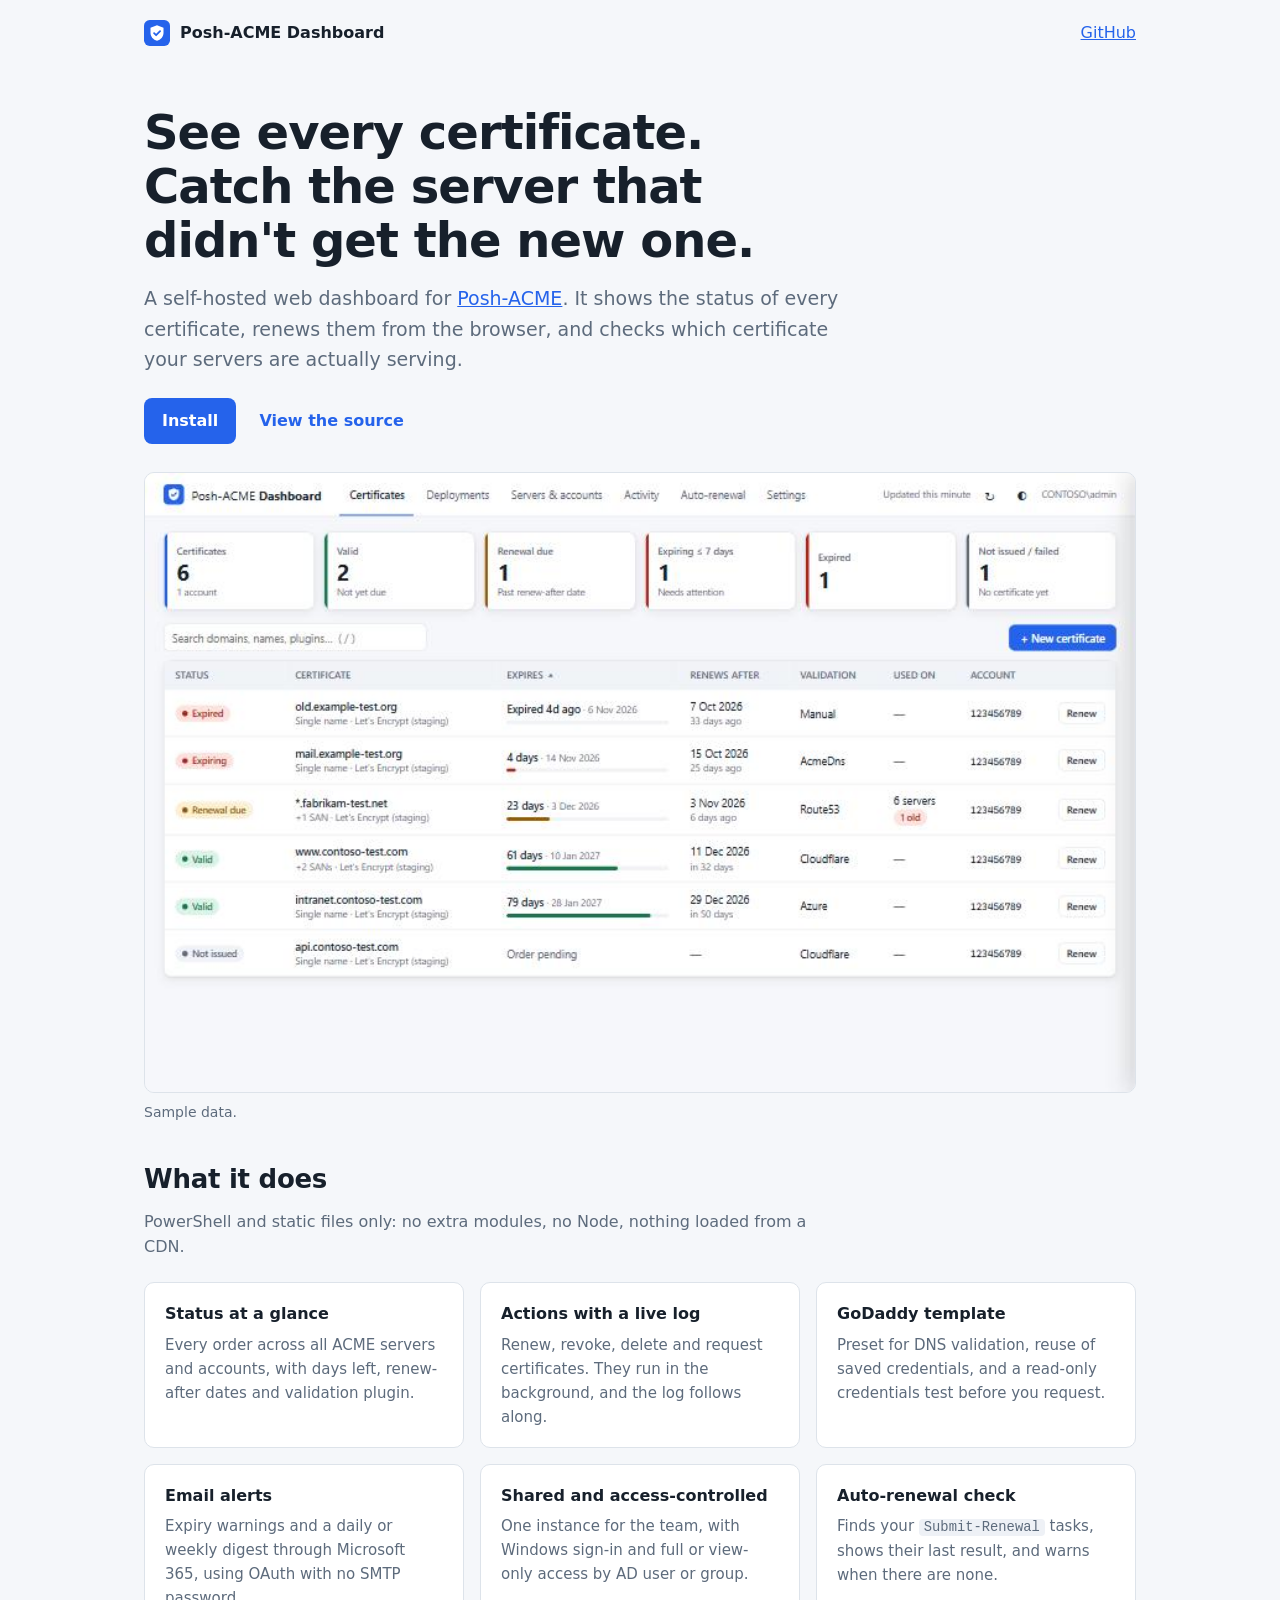
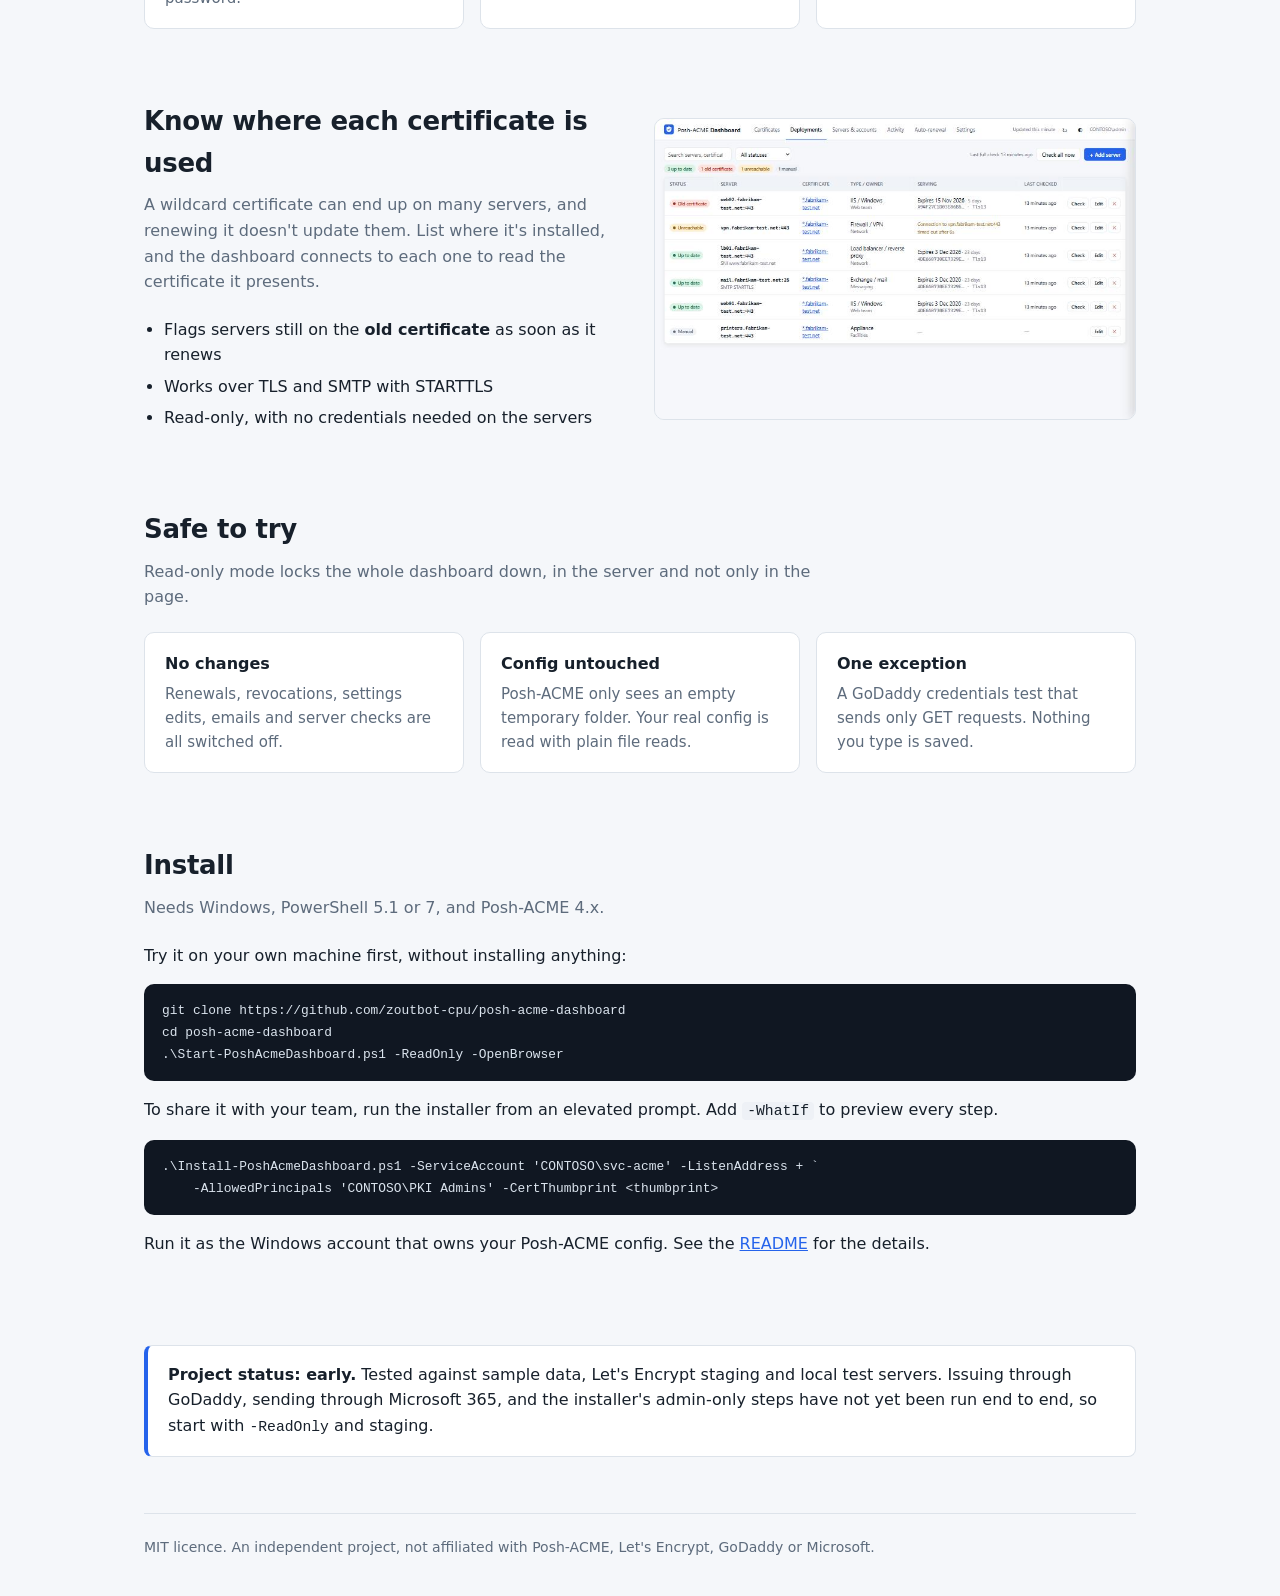
==== docs/index.html @ b5ea8243 "Initial release of Posh-ACME Dashboard Web dashboard for Posh-ACME with certificate status, backgrou" ====
<!doctype html>
<html lang="en">
<head>
  <meta charset="utf-8">
  <meta name="viewport" content="width=device-width, initial-scale=1">
  <title>Posh-ACME Dashboard</title>
  <meta name="description" content="A self-hosted web dashboard for Posh-ACME: see every certificate's status, renew from the browser, and find servers still using an old certificate.">
  <link rel="icon" href="assets/favicon.svg" type="image/svg+xml">
  <style>
    :root {
      --bg: #f5f7fa; --surface: #fff; --surface-2: #eef1f6; --border: #dde3ea;
      --text: #17202b; --muted: #5d6b7c; --accent: #2563eb; --code-bg: #101722; --code-text: #dbe4ee;
      color-scheme: light dark;
    }
    @media (prefers-color-scheme: dark) {
      :root { --bg: #0f141b; --surface: #171e27; --surface-2: #1e2732; --border: #2c3744; --text: #e6ebf1; --muted: #93a1b2; --accent: #6ea0ff; --code-bg: #0a0f15; }
    }
    * { box-sizing: border-box; }
    body { margin: 0; background: var(--bg); color: var(--text); font: 16px/1.6 "Segoe UI", system-ui, -apple-system, sans-serif; }
    a { color: var(--accent); }
    .wrap { max-width: 1040px; margin: 0 auto; padding: 0 24px; }
    header.top { display: flex; align-items: center; justify-content: space-between; gap: 16px; padding: 20px 0; }
    .brand { display: flex; align-items: center; gap: 10px; font-weight: 650; }
    .hero { padding: 40px 0 28px; max-width: 720px; }
    h1 { font-size: clamp(32px, 6vw, 48px); line-height: 1.12; letter-spacing: -.02em; margin: 0 0 16px; }
    .lede { font-size: 19px; color: var(--muted); margin: 0 0 24px; }
    .btn { display: inline-block; padding: 10px 18px; border-radius: 8px; background: var(--accent); color: #fff; font-weight: 600; text-decoration: none; }
    .btn.alt { background: none; color: var(--accent); }
    figure { margin: 0; }
    .shot { display: block; width: 100%; height: auto; border: 1px solid var(--border); border-radius: 10px; }
    figcaption { color: var(--muted); font-size: 14px; margin-top: 8px; }
    section { padding: 36px 0; }
    h2 { font-size: 26px; letter-spacing: -.01em; margin: 0 0 8px; }
    .sub { color: var(--muted); margin: 0 0 22px; max-width: 680px; }
    .grid { display: grid; grid-template-columns: repeat(3, minmax(0, 1fr)); gap: 16px; }
    .card { background: var(--surface); border: 1px solid var(--border); border-radius: 10px; padding: 18px 20px; }
    .card h3 { font-size: 16px; margin: 0 0 6px; }
    .card p { margin: 0; color: var(--muted); font-size: 15px; }
    .split { display: grid; grid-template-columns: 1fr 1fr; gap: 28px; align-items: center; }
    pre { background: var(--code-bg); color: var(--code-text); padding: 16px 18px; border-radius: 10px; overflow-x: auto; font: 14px/1.55 ui-monospace, "Cascadia Code", Consolas, monospace; margin: 0 0 14px; }
    code { font-family: ui-monospace, "Cascadia Code", Consolas, monospace; font-size: .92em; }
    p code, li code { background: var(--surface-2); padding: 1px 5px; border-radius: 4px; }
    ul { padding-left: 20px; margin: 0; }
    li { margin-bottom: 6px; }
    .status { background: var(--surface); border: 1px solid var(--border); border-left: 4px solid var(--accent); border-radius: 8px; padding: 16px 20px; }
    footer { border-top: 1px solid var(--border); padding: 22px 0 40px; color: var(--muted); font-size: 14px; margin-top: 20px; }
    @media (max-width: 800px) { .grid, .split { grid-template-columns: 1fr; } .wrap { padding: 0 16px; } }
  </style>
</head>
<body>
  <div class="wrap">
    <header class="top">
      <div class="brand"><img src="assets/favicon.svg" width="26" height="26" alt=""> Posh-ACME Dashboard</div>
      <a href="https://github.com/zoutbot-cpu/posh-acme-dashboard">GitHub</a>
    </header>

    <div class="hero">
      <h1>See every certificate. Catch the server that didn't get the new one.</h1>
      <p class="lede">A self-hosted web dashboard for <a href="https://poshac.me">Posh-ACME</a>. It shows the status of every certificate, renews them from the browser, and checks which certificate your servers are actually serving.</p>
      <a class="btn" href="#install">Install</a>
      <a class="btn alt" href="https://github.com/zoutbot-cpu/posh-acme-dashboard">View the source</a>
    </div>

    <figure>
      <img class="shot" src="assets/certificates.png" width="800" height="500" alt="Certificates table showing expired, expiring, renewal-due and valid certificates with days remaining">
      <figcaption>Sample data.</figcaption>
    </figure>

    <section>
      <h2>What it does</h2>
      <p class="sub">PowerShell and static files only: no extra modules, no Node, nothing loaded from a CDN.</p>
      <div class="grid">
        <div class="card"><h3>Status at a glance</h3><p>Every order across all ACME servers and accounts, with days left, renew-after dates and validation plugin.</p></div>
        <div class="card"><h3>Actions with a live log</h3><p>Renew, revoke, delete and request certificates. They run in the background, and the log follows along.</p></div>
        <div class="card"><h3>GoDaddy template</h3><p>Preset for DNS validation, reuse of saved credentials, and a read-only credentials test before you request.</p></div>
        <div class="card"><h3>Email alerts</h3><p>Expiry warnings and a daily or weekly digest through Microsoft 365, using OAuth with no SMTP password.</p></div>
        <div class="card"><h3>Shared and access-controlled</h3><p>One instance for the team, with Windows sign-in and full or view-only access by AD user or group.</p></div>
        <div class="card"><h3>Auto-renewal check</h3><p>Finds your <code>Submit-Renewal</code> tasks, shows their last result, and warns when there are none.</p></div>
      </div>
    </section>

    <section>
      <div class="split">
        <div>
          <h2>Know where each certificate is used</h2>
          <p class="sub">A wildcard certificate can end up on many servers, and renewing it doesn't update them. List where it's installed, and the dashboard connects to each one to read the certificate it presents.</p>
          <ul>
            <li>Flags servers still on the <strong>old certificate</strong> as soon as it renews</li>
            <li>Works over TLS and SMTP with STARTTLS</li>
            <li>Read-only, with no credentials needed on the servers</li>
          </ul>
        </div>
        <figure><img class="shot" src="assets/deployments.png" width="800" height="500" loading="lazy" alt="Deployments table showing servers that are up to date, on an old certificate, or unreachable"></figure>
      </div>
    </section>

    <section>
      <h2>Safe to try</h2>
      <p class="sub">Read-only mode locks the whole dashboard down, in the server and not only in the page.</p>
      <div class="grid">
        <div class="card"><h3>No changes</h3><p>Renewals, revocations, settings edits, emails and server checks are all switched off.</p></div>
        <div class="card"><h3>Config untouched</h3><p>Posh-ACME only sees an empty temporary folder. Your real config is read with plain file reads.</p></div>
        <div class="card"><h3>One exception</h3><p>A GoDaddy credentials test that sends only GET requests. Nothing you type is saved.</p></div>
      </div>
    </section>

    <section id="install">
      <h2>Install</h2>
      <p class="sub">Needs Windows, PowerShell 5.1 or 7, and Posh-ACME 4.x.</p>
      <p>Try it on your own machine first, without installing anything:</p>
      <pre><code>git clone https://github.com/zoutbot-cpu/posh-acme-dashboard
cd posh-acme-dashboard
.\Start-PoshAcmeDashboard.ps1 -ReadOnly -OpenBrowser</code></pre>
      <p>To share it with your team, run the installer from an elevated prompt. Add <code>-WhatIf</code> to preview every step.</p>
      <pre><code>.\Install-PoshAcmeDashboard.ps1 -ServiceAccount 'CONTOSO\svc-acme' -ListenAddress + `
    -AllowedPrincipals 'CONTOSO\PKI Admins' -CertThumbprint &lt;thumbprint&gt;</code></pre>
      <p>Run it as the Windows account that owns your Posh-ACME config. See the <a href="https://github.com/zoutbot-cpu/posh-acme-dashboard#readme">README</a> for the details.</p>
    </section>

    <section>
      <div class="status">
        <strong>Project status: early.</strong> Tested against sample data, Let's Encrypt staging and local test servers. Issuing through GoDaddy, sending through Microsoft 365, and the installer's admin-only steps have not yet been run end to end, so start with <code>-ReadOnly</code> and staging.
      </div>
    </section>

    <footer>
      MIT licence. An independent project, not affiliated with Posh-ACME, Let's Encrypt, GoDaddy or Microsoft.
    </footer>
  </div>
</body>
</html>
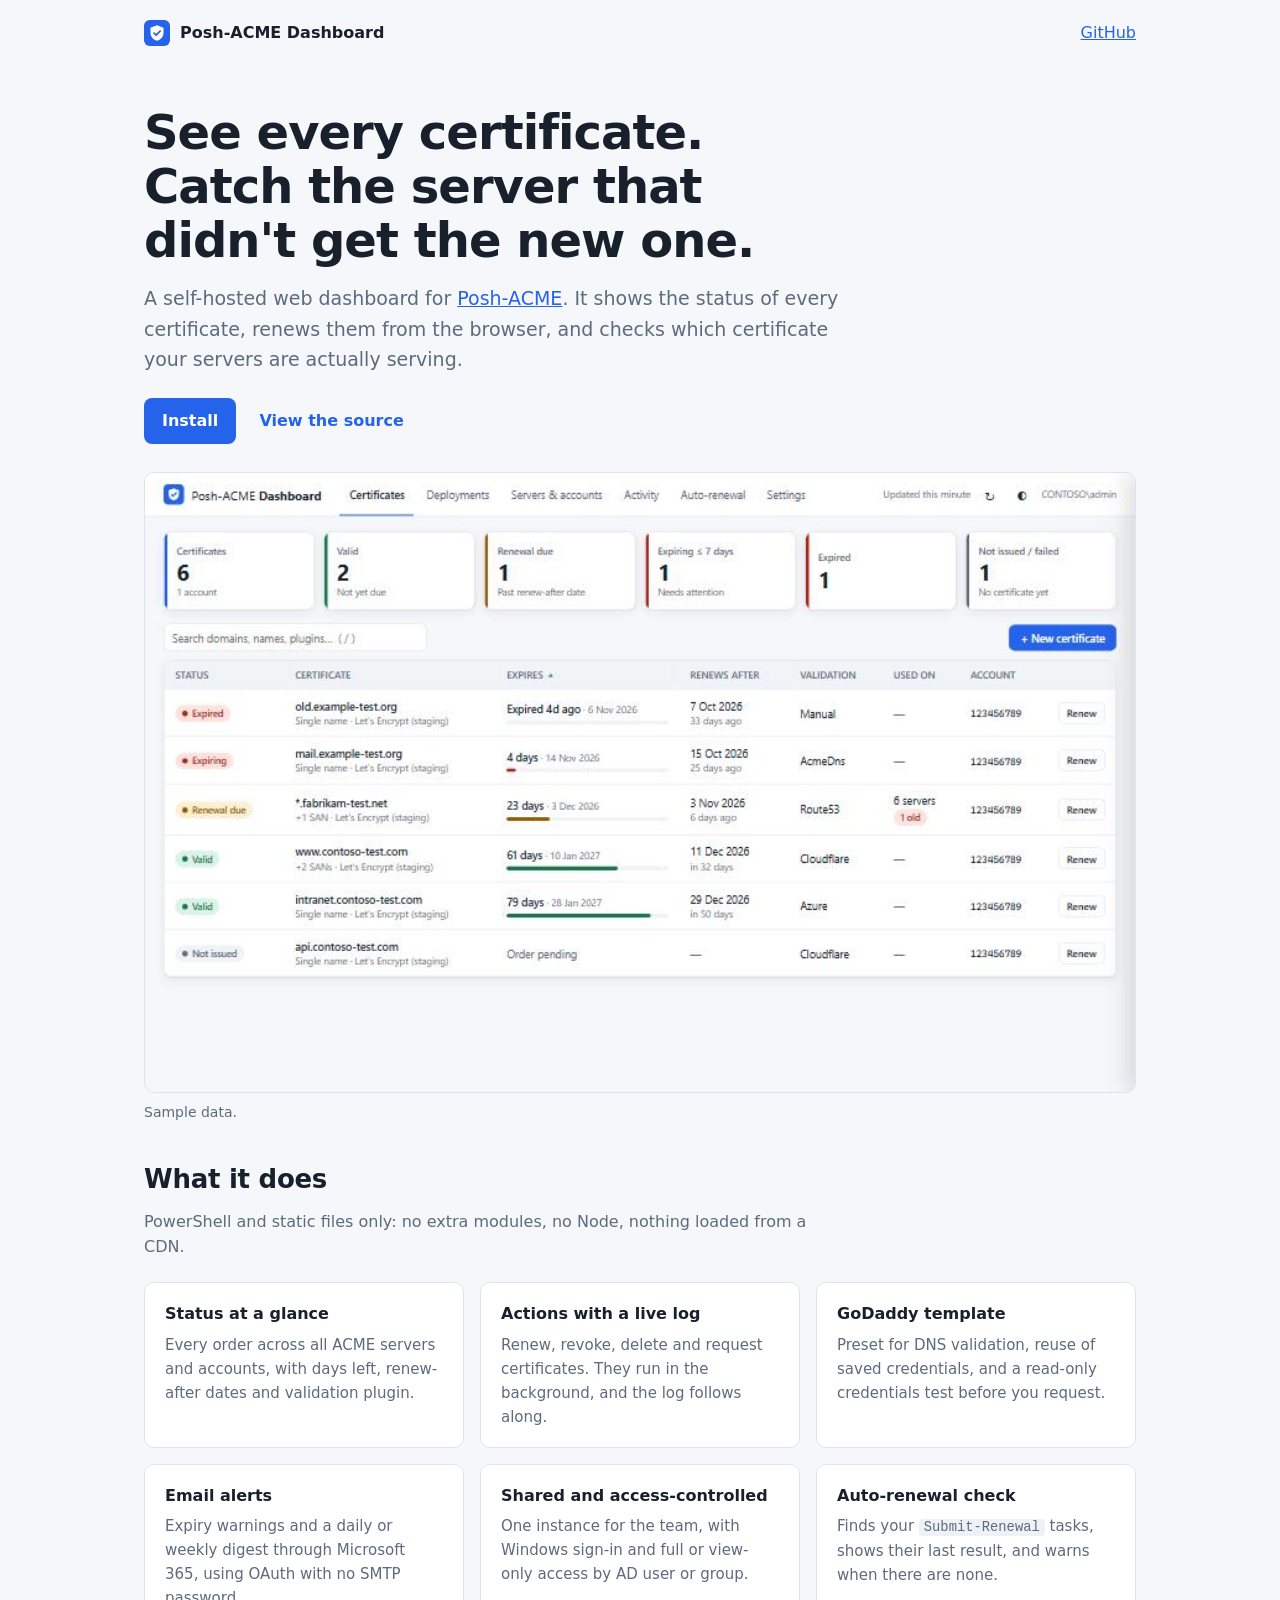
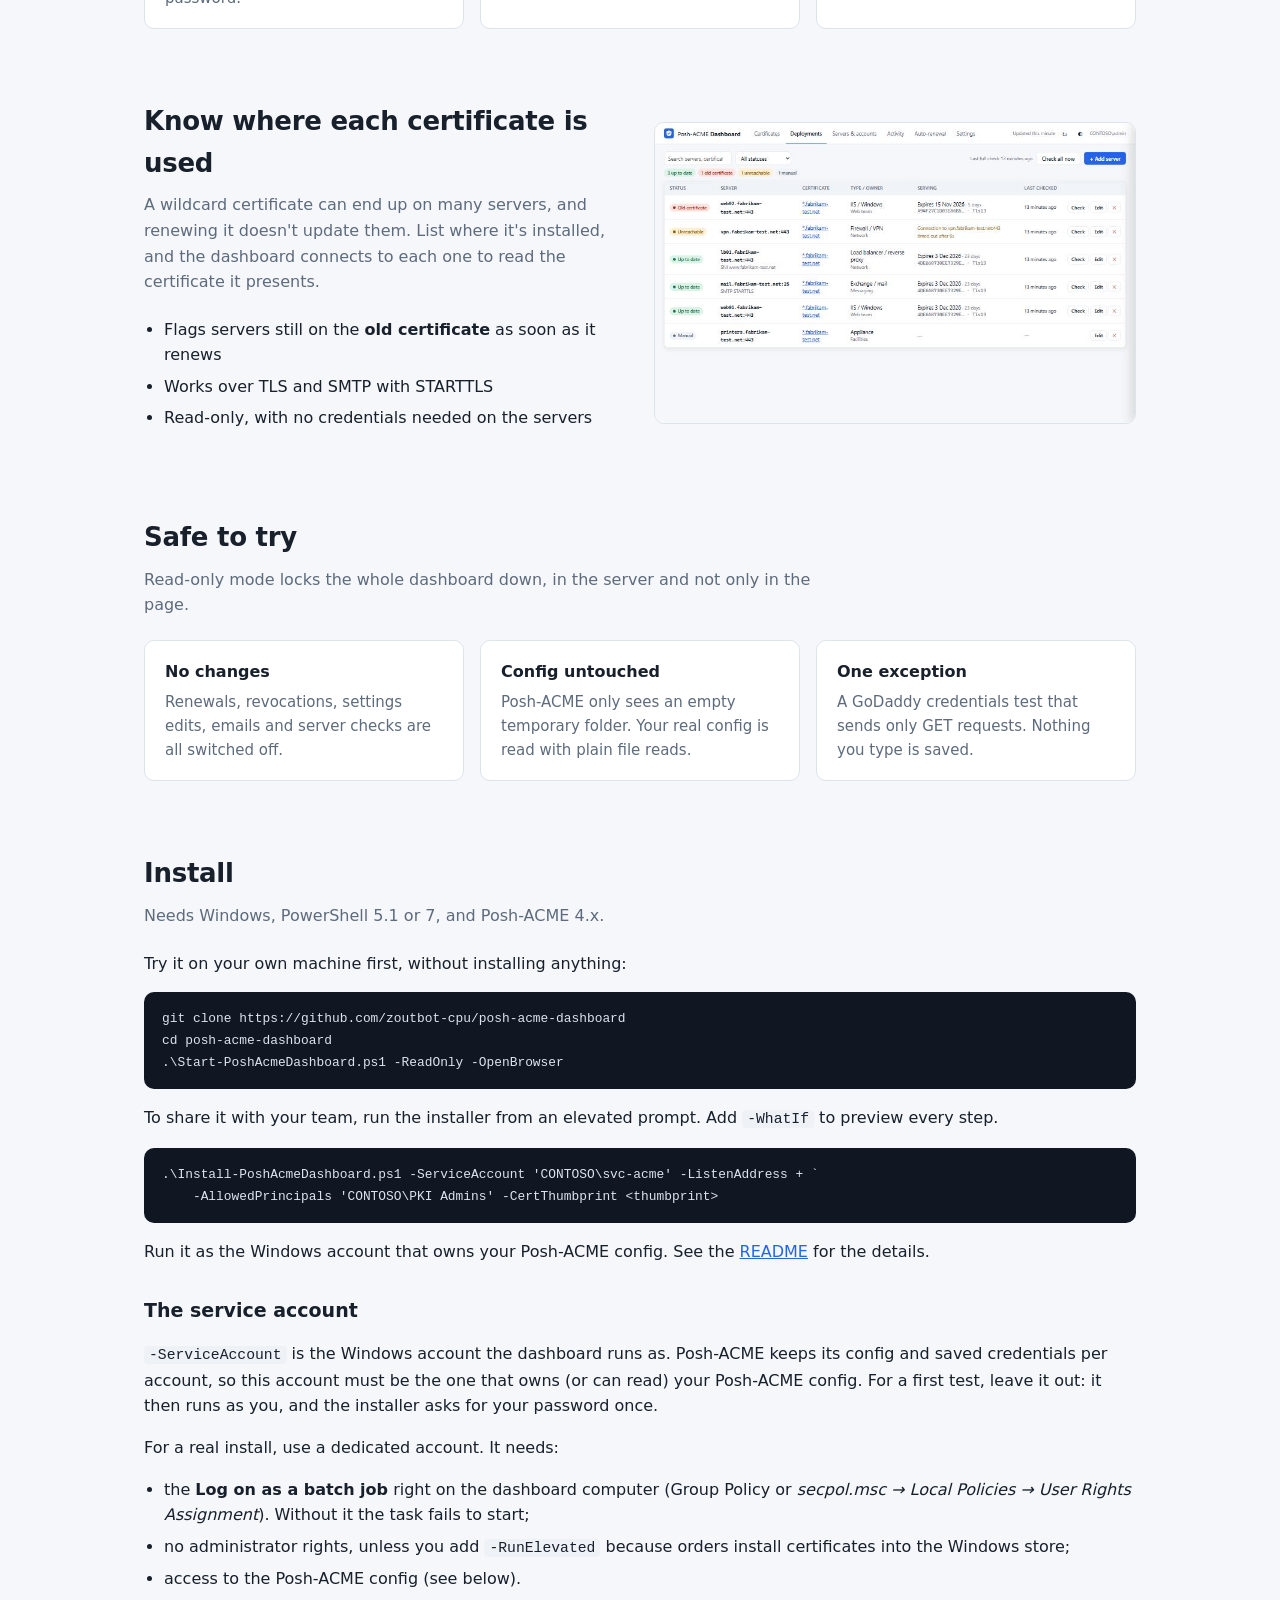
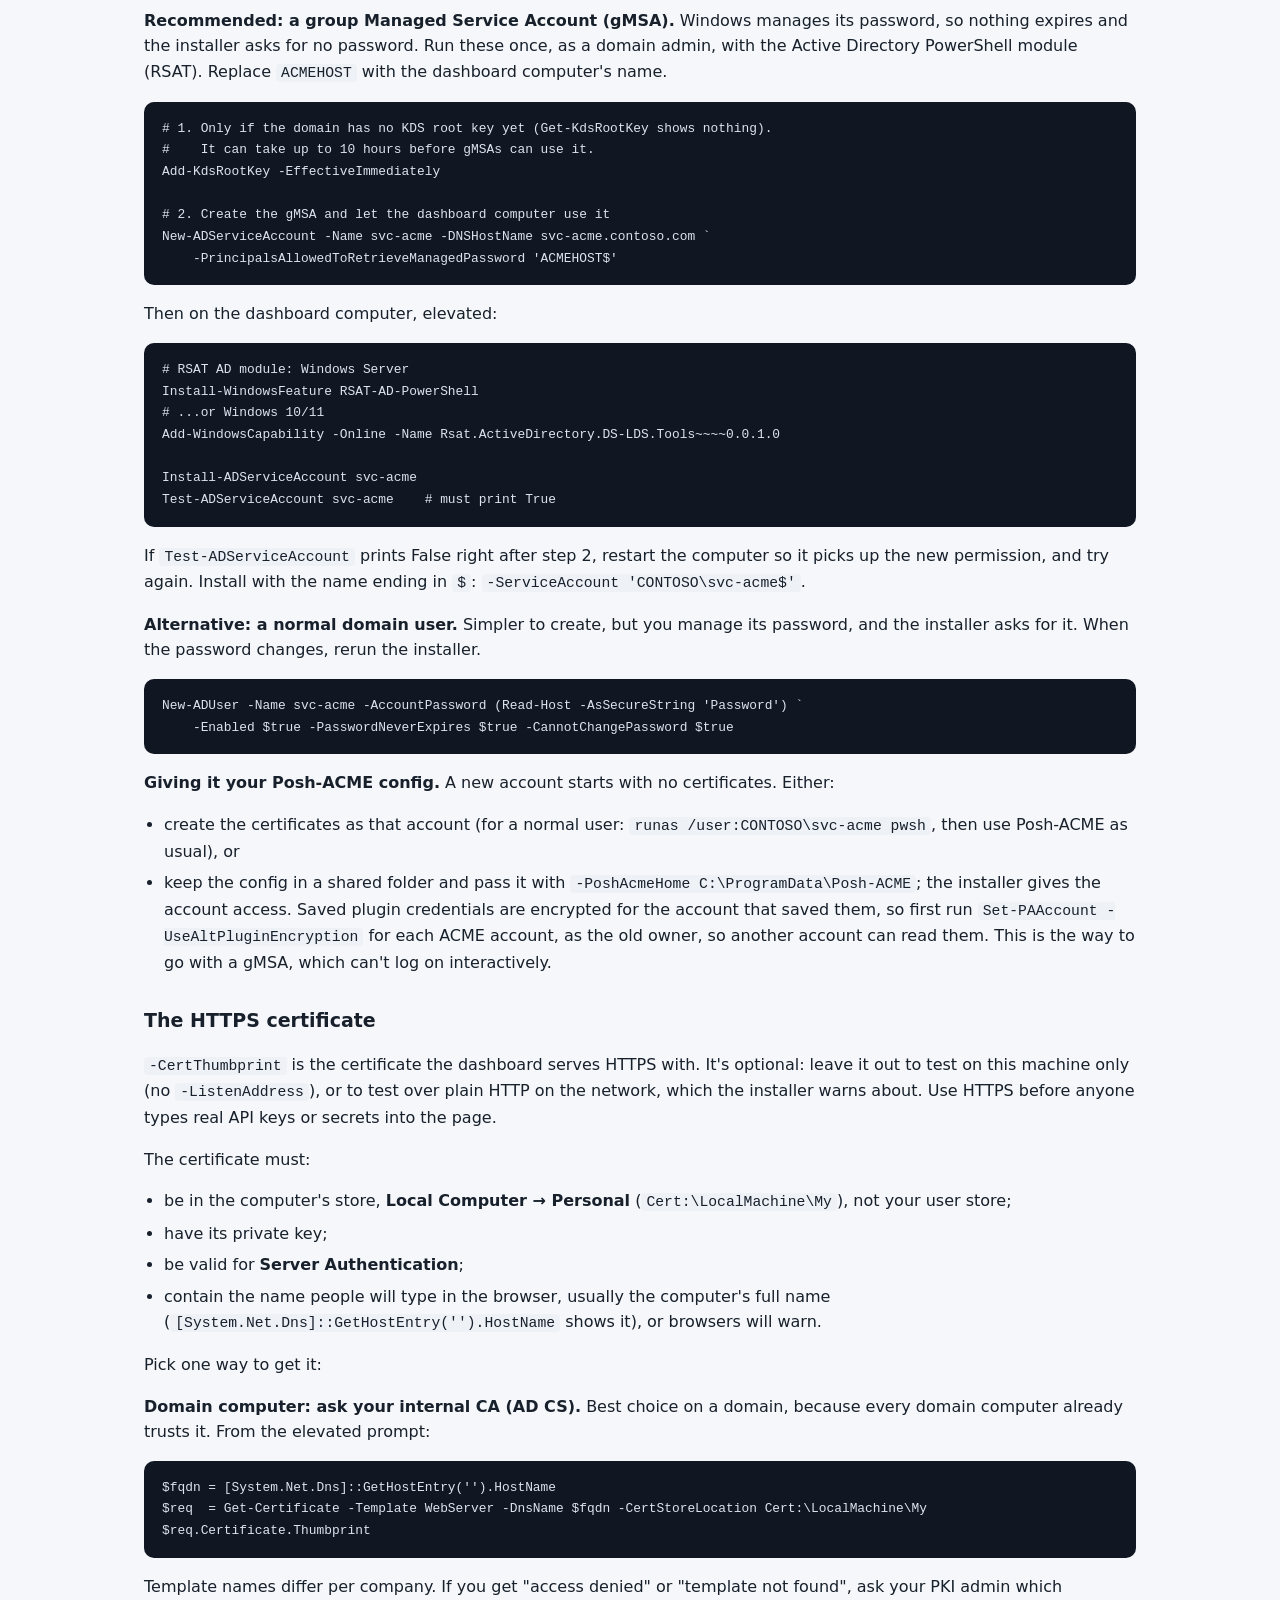
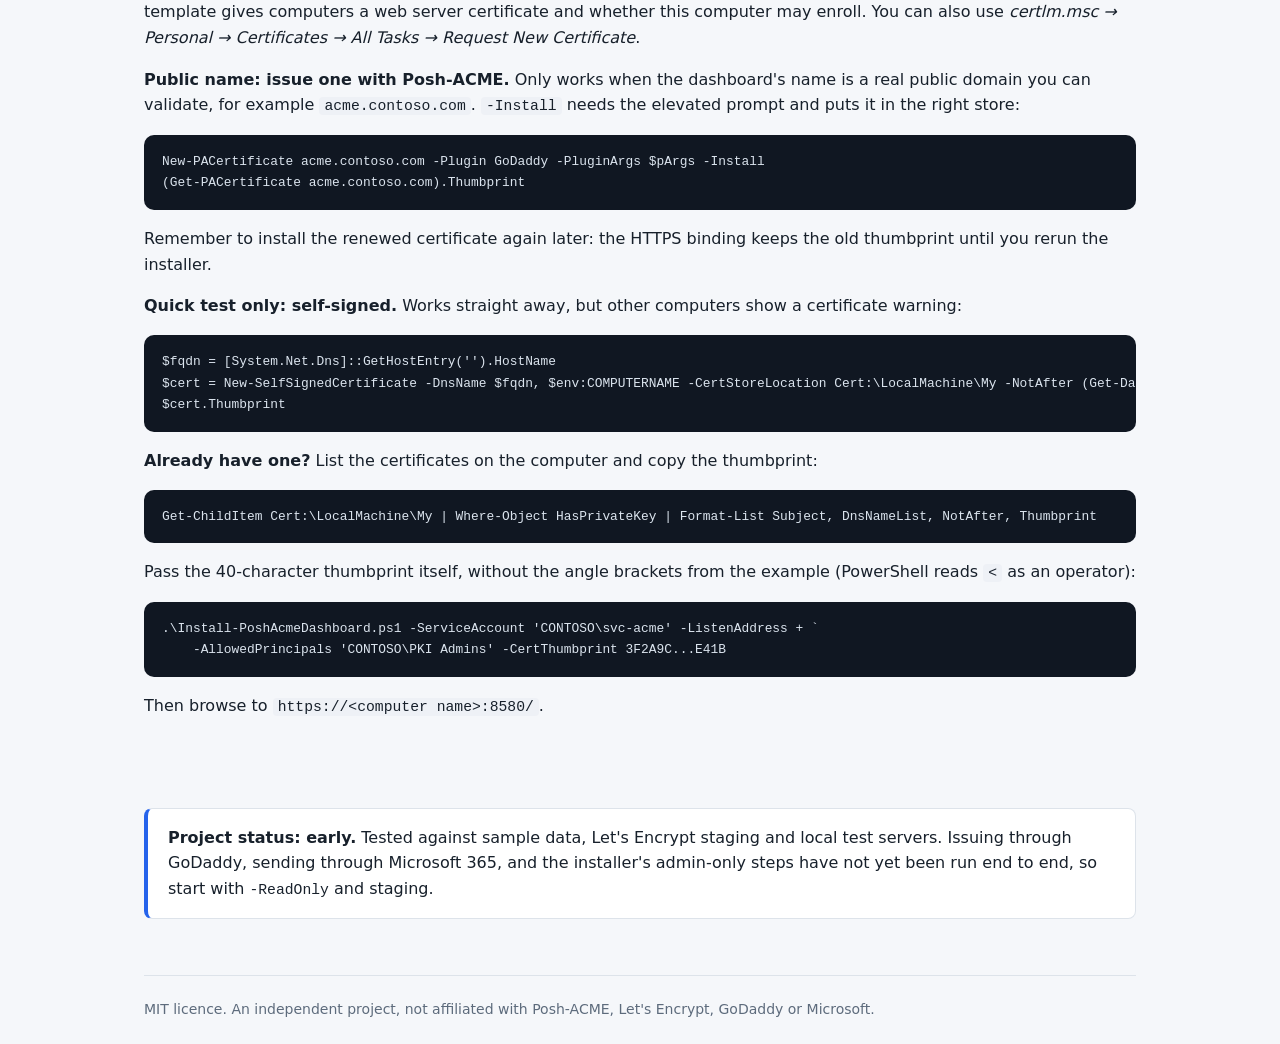
==== commit 6dc89983: "Document service account and HTTPS certificate setup Add step-by-step guides to the website's Instal" ====
--- a/docs/index.html
+++ b/docs/index.html
@@ -40,7 +40,8 @@
     pre { background: var(--code-bg); color: var(--code-text); padding: 16px 18px; border-radius: 10px; overflow-x: auto; font: 14px/1.55 ui-monospace, "Cascadia Code", Consolas, monospace; margin: 0 0 14px; }
     code { font-family: ui-monospace, "Cascadia Code", Consolas, monospace; font-size: .92em; }
     p code, li code { background: var(--surface-2); padding: 1px 5px; border-radius: 4px; }
-    ul { padding-left: 20px; margin: 0; }
+    h3 { font-size: 19px; margin: 30px 0 8px; }
+    ul { padding-left: 20px; margin: 0 0 14px; }
     li { margin-bottom: 6px; }
     .status { background: var(--surface); border: 1px solid var(--border); border-left: 4px solid var(--accent); border-radius: 8px; padding: 16px 20px; }
     footer { border-top: 1px solid var(--border); padding: 22px 0 40px; color: var(--muted); font-size: 14px; margin-top: 20px; }
@@ -115,6 +116,77 @@
       <pre><code>.\Install-PoshAcmeDashboard.ps1 -ServiceAccount 'CONTOSO\svc-acme' -ListenAddress + `
     -AllowedPrincipals 'CONTOSO\PKI Admins' -CertThumbprint &lt;thumbprint&gt;</code></pre>
       <p>Run it as the Windows account that owns your Posh-ACME config. See the <a href="https://github.com/zoutbot-cpu/posh-acme-dashboard#readme">README</a> for the details.</p>
+
+      <h3 id="service-account">The service account</h3>
+      <p><code>-ServiceAccount</code> is the Windows account the dashboard runs as. Posh-ACME keeps its config and saved credentials per account, so this account must be the one that owns (or can read) your Posh-ACME config. For a first test, leave it out: it then runs as you, and the installer asks for your password once.</p>
+      <p>For a real install, use a dedicated account. It needs:</p>
+      <ul>
+        <li>the <strong>Log on as a batch job</strong> right on the dashboard computer (Group Policy or <em>secpol.msc → Local Policies → User Rights Assignment</em>). Without it the task fails to start;</li>
+        <li>no administrator rights, unless you add <code>-RunElevated</code> because orders install certificates into the Windows store;</li>
+        <li>access to the Posh-ACME config (see below).</li>
+      </ul>
+
+      <p><strong>Recommended: a group Managed Service Account (gMSA).</strong> Windows manages its password, so nothing expires and the installer asks for no password. Run these once, as a domain admin, with the Active Directory PowerShell module (RSAT). Replace <code>ACMEHOST</code> with the dashboard computer's name.</p>
+      <pre><code># 1. Only if the domain has no KDS root key yet (Get-KdsRootKey shows nothing).
+#    It can take up to 10 hours before gMSAs can use it.
+Add-KdsRootKey -EffectiveImmediately
+
+# 2. Create the gMSA and let the dashboard computer use it
+New-ADServiceAccount -Name svc-acme -DNSHostName svc-acme.contoso.com `
+    -PrincipalsAllowedToRetrieveManagedPassword 'ACMEHOST$'</code></pre>
+      <p>Then on the dashboard computer, elevated:</p>
+      <pre><code># RSAT AD module: Windows Server
+Install-WindowsFeature RSAT-AD-PowerShell
+# ...or Windows 10/11
+Add-WindowsCapability -Online -Name Rsat.ActiveDirectory.DS-LDS.Tools~~~~0.0.1.0
+
+Install-ADServiceAccount svc-acme
+Test-ADServiceAccount svc-acme    # must print True</code></pre>
+      <p>If <code>Test-ADServiceAccount</code> prints False right after step 2, restart the computer so it picks up the new permission, and try again. Install with the name ending in <code>$</code>: <code>-ServiceAccount 'CONTOSO\svc-acme$'</code>.</p>
+
+      <p><strong>Alternative: a normal domain user.</strong> Simpler to create, but you manage its password, and the installer asks for it. When the password changes, rerun the installer.</p>
+      <pre><code>New-ADUser -Name svc-acme -AccountPassword (Read-Host -AsSecureString 'Password') `
+    -Enabled $true -PasswordNeverExpires $true -CannotChangePassword $true</code></pre>
+
+      <p><strong>Giving it your Posh-ACME config.</strong> A new account starts with no certificates. Either:</p>
+      <ul>
+        <li>create the certificates as that account (for a normal user: <code>runas /user:CONTOSO\svc-acme pwsh</code>, then use Posh-ACME as usual), or</li>
+        <li>keep the config in a shared folder and pass it with <code>-PoshAcmeHome C:\ProgramData\Posh-ACME</code>; the installer gives the account access. Saved plugin credentials are encrypted for the account that saved them, so first run <code>Set-PAAccount -UseAltPluginEncryption</code> for each ACME account, as the old owner, so another account can read them. This is the way to go with a gMSA, which can't log on interactively.</li>
+      </ul>
+
+      <h3 id="https-certificate">The HTTPS certificate</h3>
+      <p><code>-CertThumbprint</code> is the certificate the dashboard serves HTTPS with. It's optional: leave it out to test on this machine only (no <code>-ListenAddress</code>), or to test over plain HTTP on the network, which the installer warns about. Use HTTPS before anyone types real API keys or secrets into the page.</p>
+      <p>The certificate must:</p>
+      <ul>
+        <li>be in the computer's store, <strong>Local Computer → Personal</strong> (<code>Cert:\LocalMachine\My</code>), not your user store;</li>
+        <li>have its private key;</li>
+        <li>be valid for <strong>Server Authentication</strong>;</li>
+        <li>contain the name people will type in the browser, usually the computer's full name (<code>[System.Net.Dns]::GetHostEntry('').HostName</code> shows it), or browsers will warn.</li>
+      </ul>
+      <p>Pick one way to get it:</p>
+
+      <p><strong>Domain computer: ask your internal CA (AD CS).</strong> Best choice on a domain, because every domain computer already trusts it. From the elevated prompt:</p>
+      <pre><code>$fqdn = [System.Net.Dns]::GetHostEntry('').HostName
+$req  = Get-Certificate -Template WebServer -DnsName $fqdn -CertStoreLocation Cert:\LocalMachine\My
+$req.Certificate.Thumbprint</code></pre>
+      <p>Template names differ per company. If you get "access denied" or "template not found", ask your PKI admin which template gives computers a web server certificate and whether this computer may enroll. You can also use <em>certlm.msc → Personal → Certificates → All Tasks → Request New Certificate</em>.</p>
+
+      <p><strong>Public name: issue one with Posh-ACME.</strong> Only works when the dashboard's name is a real public domain you can validate, for example <code>acme.contoso.com</code>. <code>-Install</code> needs the elevated prompt and puts it in the right store:</p>
+      <pre><code>New-PACertificate acme.contoso.com -Plugin GoDaddy -PluginArgs $pArgs -Install
+(Get-PACertificate acme.contoso.com).Thumbprint</code></pre>
+      <p>Remember to install the renewed certificate again later: the HTTPS binding keeps the old thumbprint until you rerun the installer.</p>
+
+      <p><strong>Quick test only: self-signed.</strong> Works straight away, but other computers show a certificate warning:</p>
+      <pre><code>$fqdn = [System.Net.Dns]::GetHostEntry('').HostName
+$cert = New-SelfSignedCertificate -DnsName $fqdn, $env:COMPUTERNAME -CertStoreLocation Cert:\LocalMachine\My -NotAfter (Get-Date).AddYears(1)
+$cert.Thumbprint</code></pre>
+
+      <p><strong>Already have one?</strong> List the certificates on the computer and copy the thumbprint:</p>
+      <pre><code>Get-ChildItem Cert:\LocalMachine\My | Where-Object HasPrivateKey | Format-List Subject, DnsNameList, NotAfter, Thumbprint</code></pre>
+      <p>Pass the 40-character thumbprint itself, without the angle brackets from the example (PowerShell reads <code>&lt;</code> as an operator):</p>
+      <pre><code>.\Install-PoshAcmeDashboard.ps1 -ServiceAccount 'CONTOSO\svc-acme' -ListenAddress + `
+    -AllowedPrincipals 'CONTOSO\PKI Admins' -CertThumbprint 3F2A9C...E41B</code></pre>
+      <p>Then browse to <code>https://&lt;computer name&gt;:8580/</code>.</p>
     </section>
 
     <section>
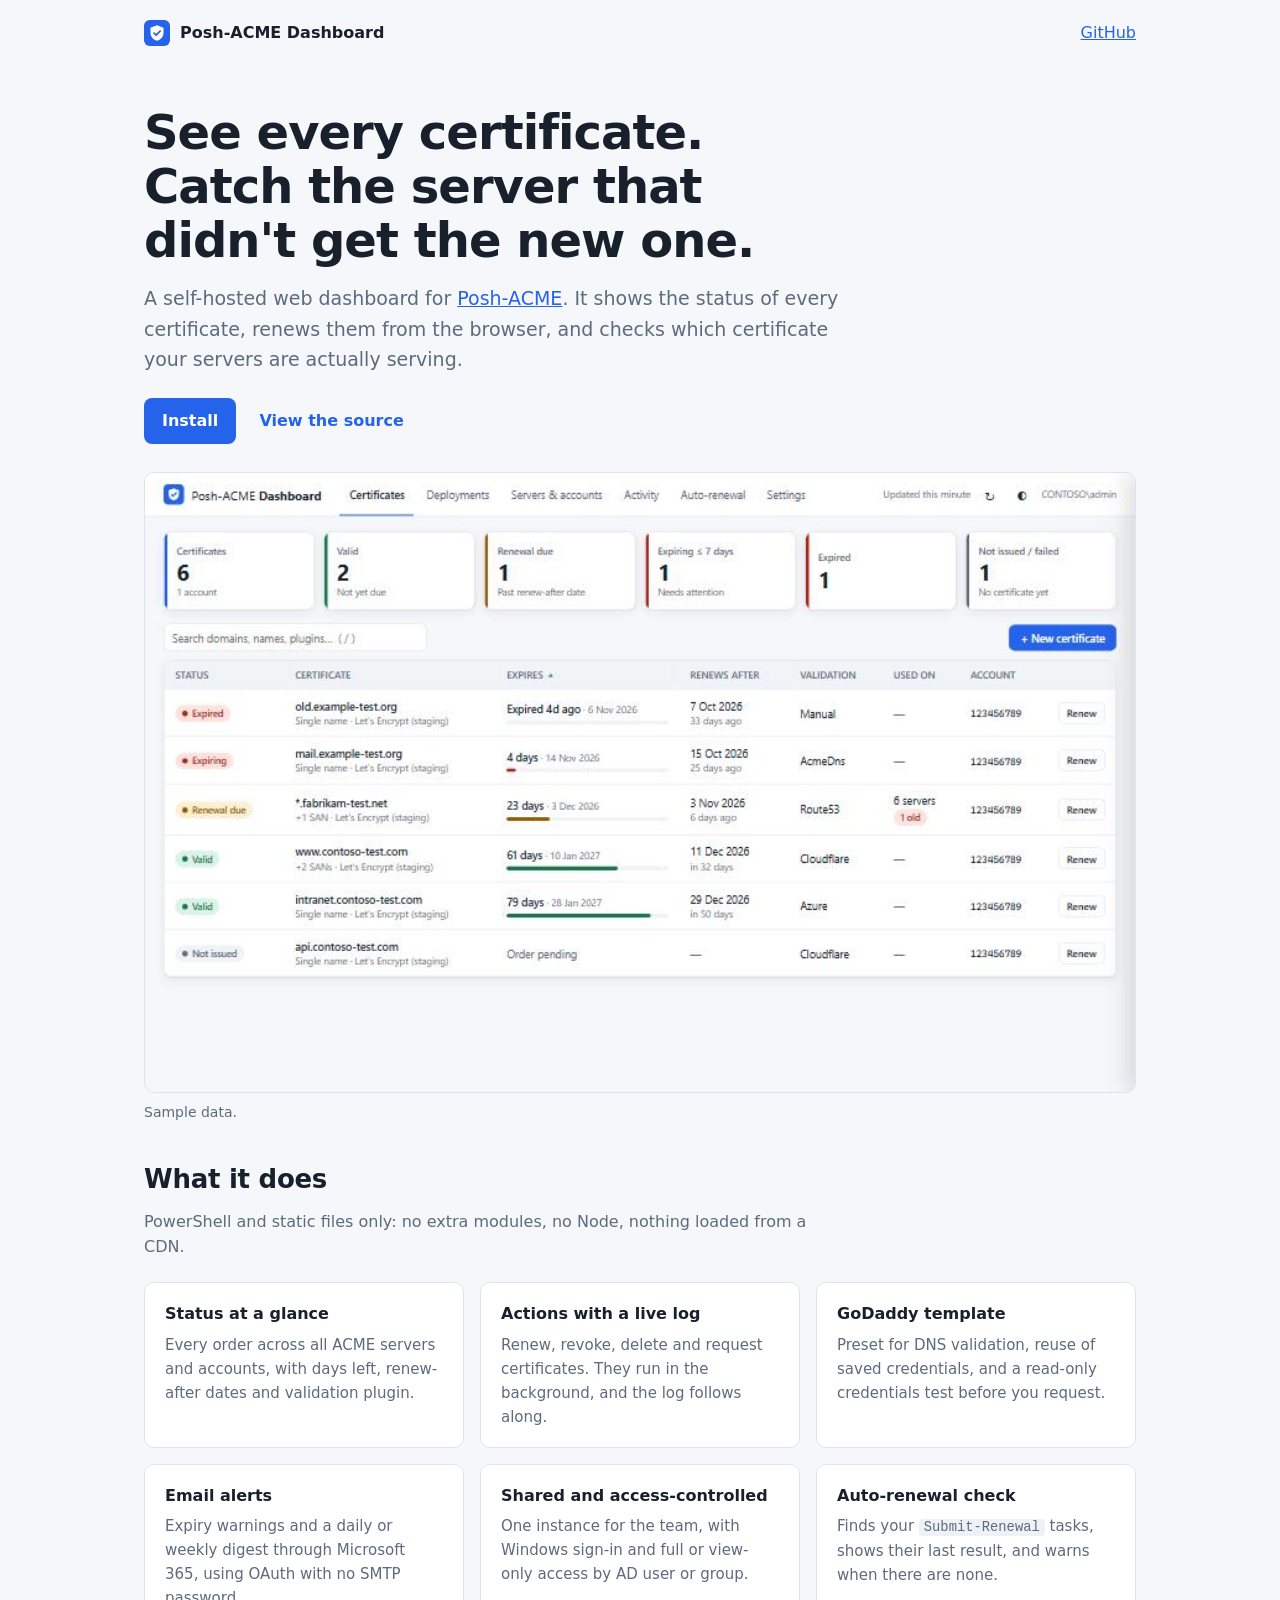
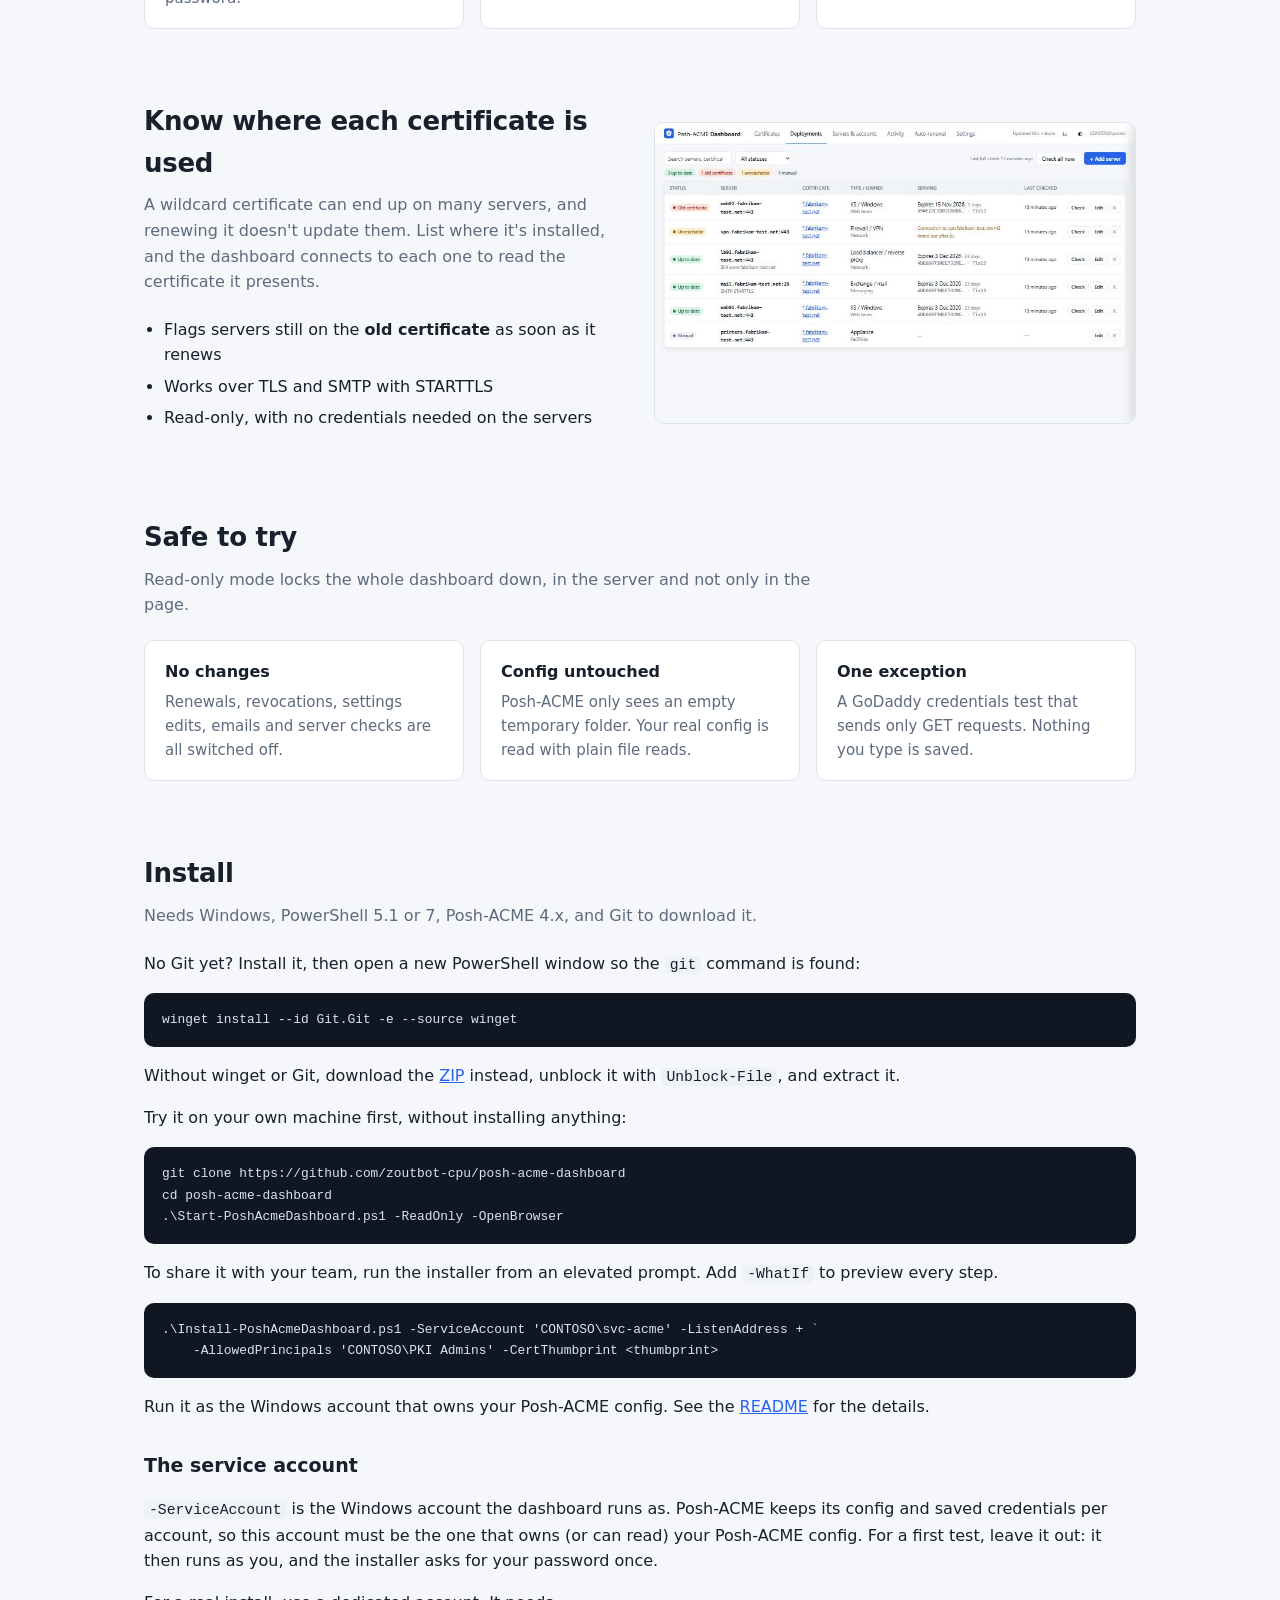
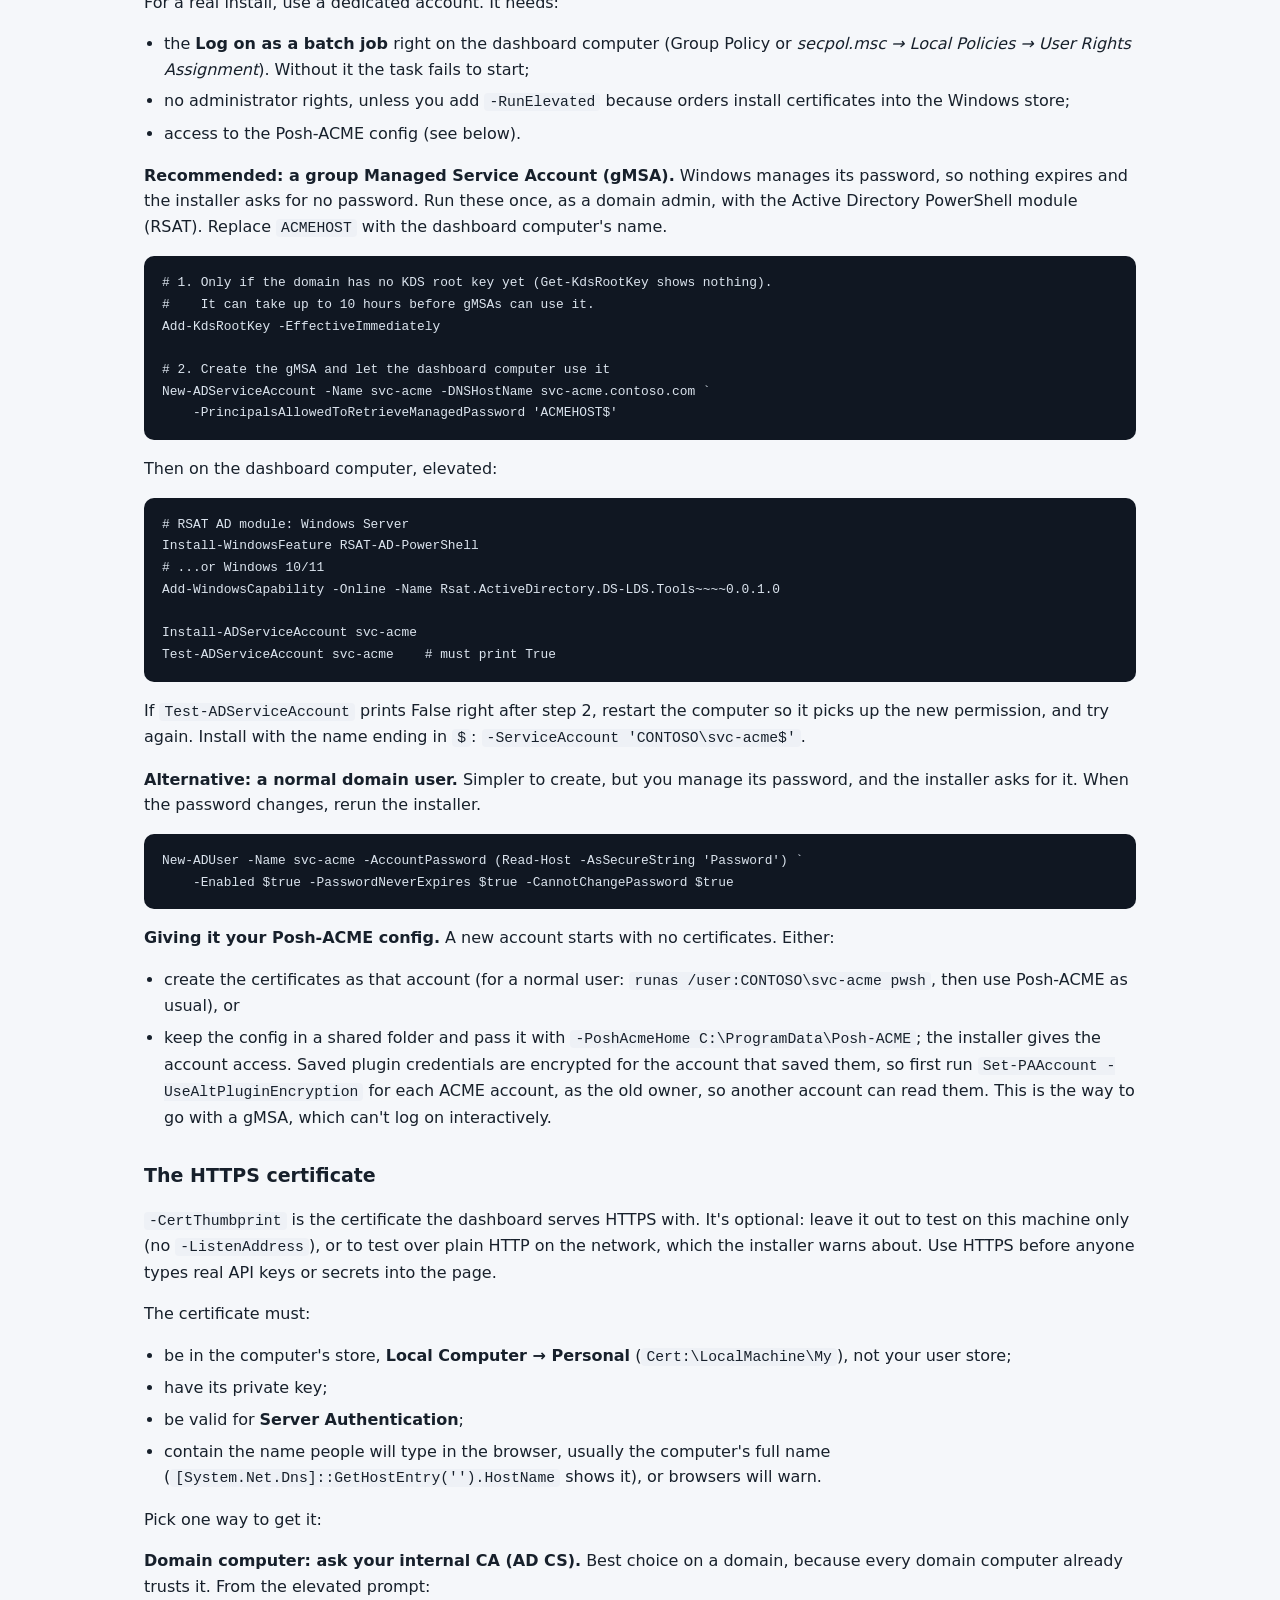
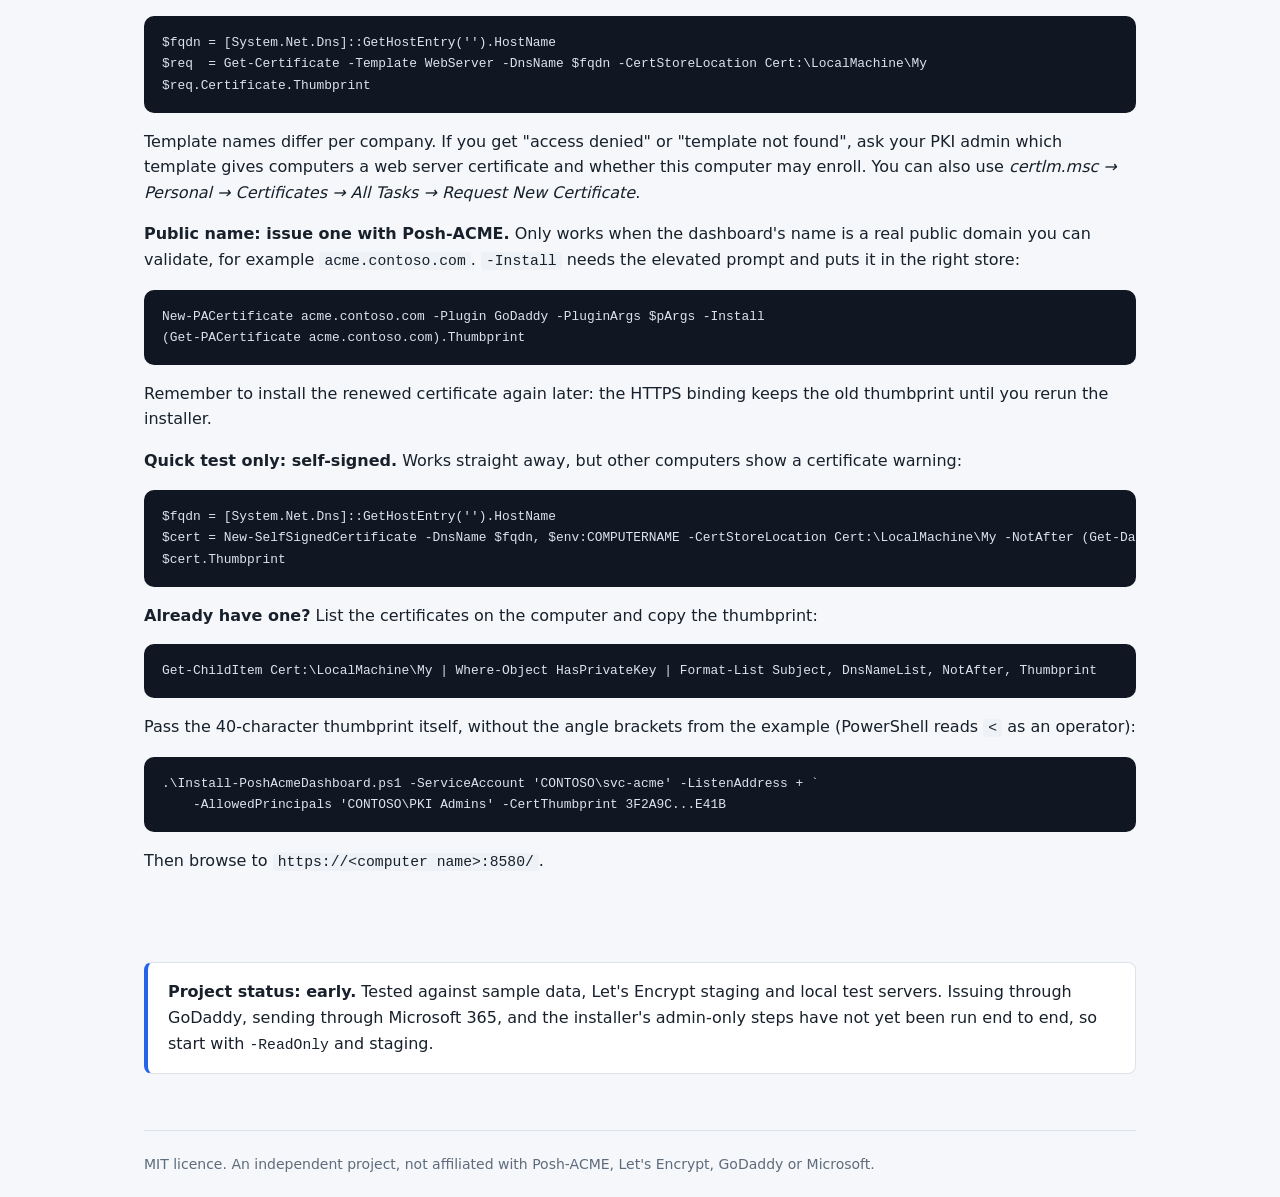
==== commit e5c2d4af: "Add Git to the requirements with a winget install command The install steps start with git clone, so" ====
--- a/docs/index.html
+++ b/docs/index.html
@@ -107,7 +107,10 @@
 
     <section id="install">
       <h2>Install</h2>
-      <p class="sub">Needs Windows, PowerShell 5.1 or 7, and Posh-ACME 4.x.</p>
+      <p class="sub">Needs Windows, PowerShell 5.1 or 7, Posh-ACME 4.x, and Git to download it.</p>
+      <p>No Git yet? Install it, then open a new PowerShell window so the <code>git</code> command is found:</p>
+      <pre><code>winget install --id Git.Git -e --source winget</code></pre>
+      <p>Without winget or Git, download the <a href="https://github.com/zoutbot-cpu/posh-acme-dashboard/archive/refs/heads/main.zip">ZIP</a> instead, unblock it with <code>Unblock-File</code>, and extract it.</p>
       <p>Try it on your own machine first, without installing anything:</p>
       <pre><code>git clone https://github.com/zoutbot-cpu/posh-acme-dashboard
 cd posh-acme-dashboard
